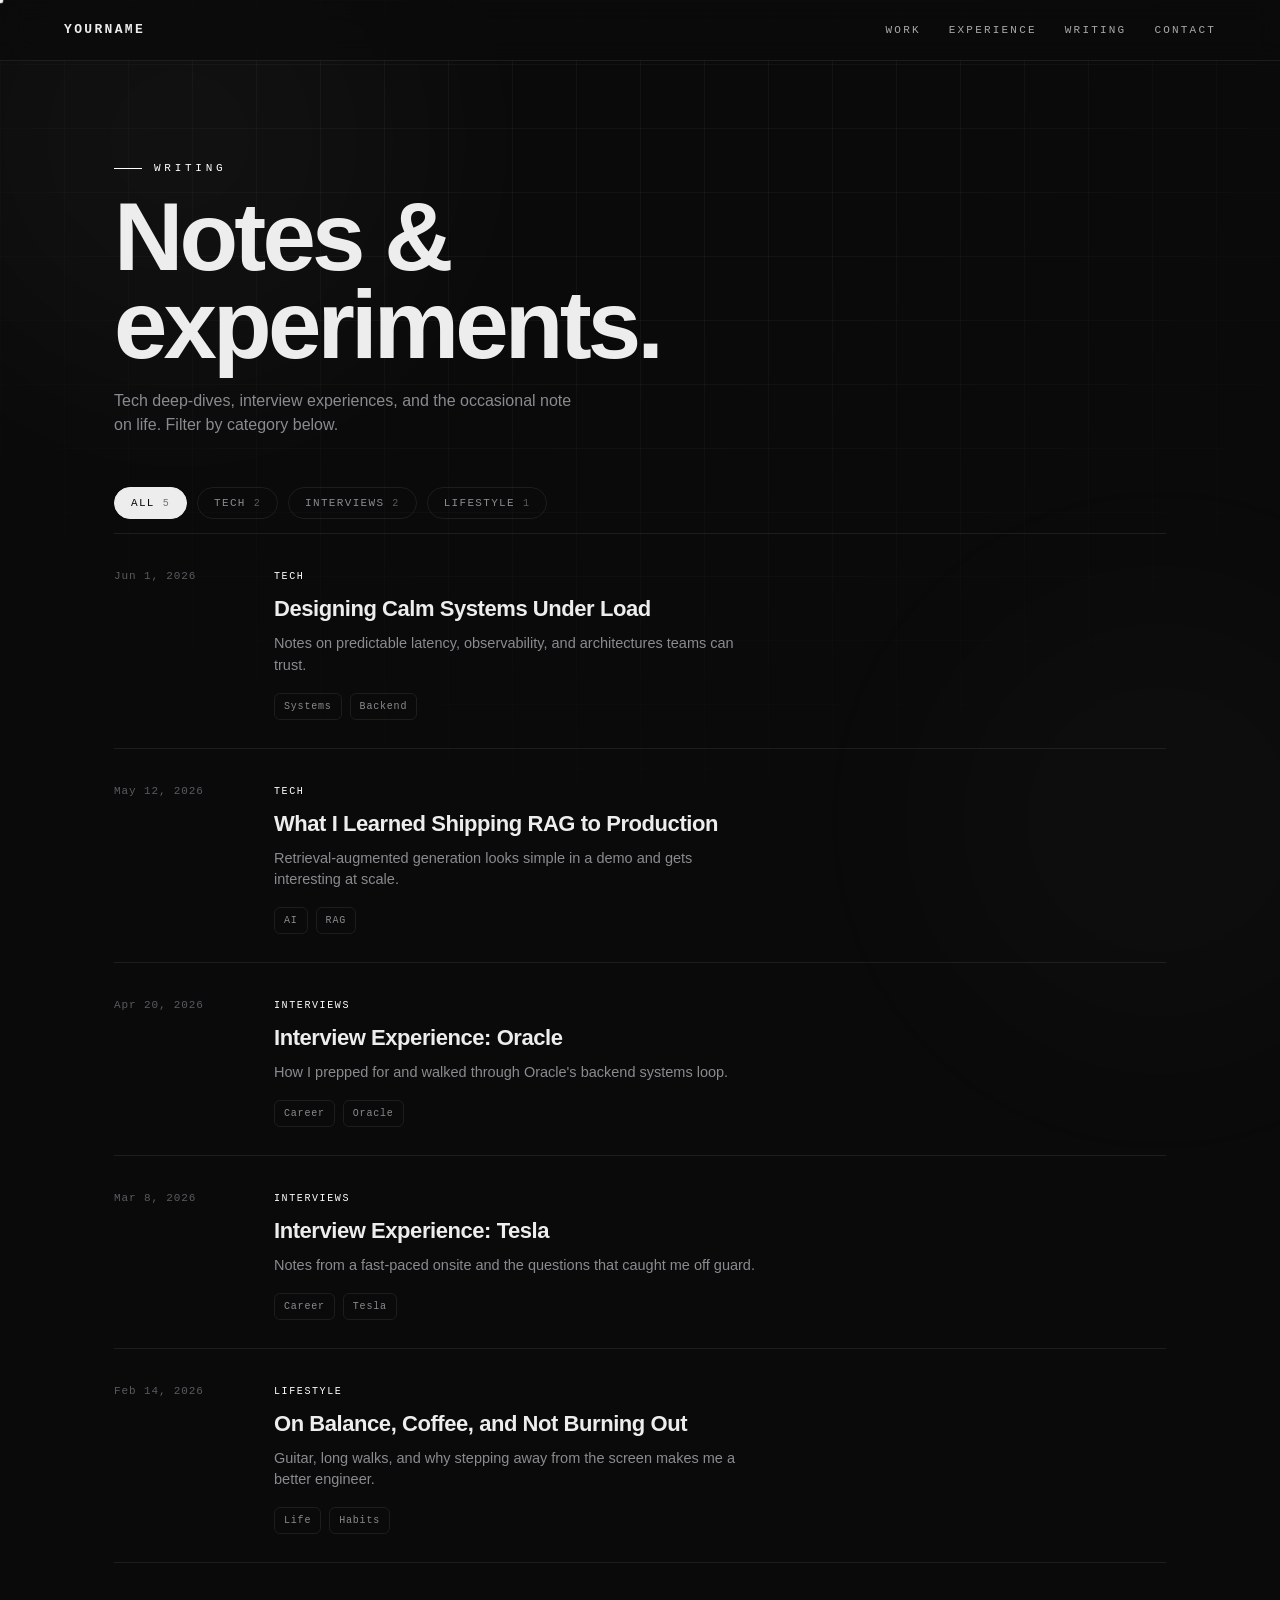
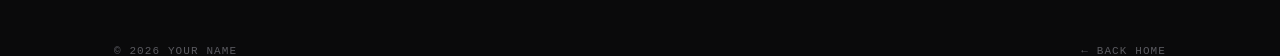
==== blog.html @ 1cc13599 "Adding files" ====
<!DOCTYPE html>
<html lang="en">
<head>
<meta charset="UTF-8" />
<meta name="viewport" content="width=device-width, initial-scale=1.0" />
<title>Writing — Your Name</title>
<meta name="description" content="Notes on backend systems, distributed architecture, AI, interviews, and life." />
<link rel="stylesheet" href="styles.css" />
</head>
<body>
<div class="bg-grid"></div>
<div class="glow a"></div>
<div class="glow b"></div>
<div id="cursor"></div>

<div class="subnav">
  <a class="brand" href="index.html">YOURNAME</a>
  <div class="nav-links">
    <a href="index.html#work">WORK</a>
    <a href="index.html#experience">EXPERIENCE</a>
    <a href="blog.html">WRITING</a>
    <a href="index.html#contact">CONTACT</a>
  </div>
</div>

<section class="page-head">
  <div class="wrap">
    <div class="eyebrow">Writing</div>
    <h1>Notes &amp;<br>experiments.</h1>
    <p>Tech deep-dives, interview experiences, and the occasional note on life. Filter by category below.</p>
  </div>
</section>

<section>
  <div class="wrap">
    <div class="tabs" id="tabs"></div>
    <div class="post-list" id="list"></div>
  </div>
</section>

<footer class="wrap" style="border:none;margin-top:80px">
  <span>© 2026 YOUR NAME</span>
  <span><a href="index.html">← BACK HOME</a></span>
</footer>

<script src="posts.js"></script>
<script>
  var cur=document.getElementById('cursor');
  window.addEventListener('mousemove',function(e){cur.style.left=e.clientX+'px';cur.style.top=e.clientY+'px';});
  function bindCursor(){
    document.querySelectorAll('a,.tab').forEach(function(el){
      if(el.__c)return;el.__c=1;
      el.addEventListener('mouseenter',function(){cur.style.transform='translate(-50%,-50%) scale(3.2)';cur.style.opacity='.5';});
      el.addEventListener('mouseleave',function(){cur.style.transform='translate(-50%,-50%) scale(1)';cur.style.opacity='1';});
    });
  }

  function fmt(d){
    var p=d.split('-');var m=["Jan","Feb","Mar","Apr","May","Jun","Jul","Aug","Sep","Oct","Nov","Dec"];
    return m[parseInt(p[1],10)-1]+" "+parseInt(p[2],10)+", "+p[0];
  }

  var posts=(window.POSTS||[]).slice().sort(function(a,b){return a.date<b.date?1:-1;});

  // Build category list (preserve first-seen order), with "All" first
  var cats=[];
  posts.forEach(function(p){var c=p.category||"Uncategorized";if(cats.indexOf(c)<0)cats.push(c);});
  var tabsEl=document.getElementById('tabs');
  var listEl=document.getElementById('list');
  var active="All";

  function readHash(){
    var h=decodeURIComponent((location.hash||"").replace('#',''));
    if(h && (h==="All"||cats.indexOf(h)>=0)) active=h;
  }

  function renderTabs(){
    tabsEl.innerHTML="";
    ["All"].concat(cats).forEach(function(c){
      var b=document.createElement('button');
      b.className='tab'+(c===active?' on':'');
      b.textContent=c==="All"?"All":c;
      var n=c==="All"?posts.length:posts.filter(function(p){return (p.category||"Uncategorized")===c;}).length;
      b.innerHTML=b.textContent+' <i>'+n+'</i>';
      b.onclick=function(){active=c;location.hash=encodeURIComponent(c);renderTabs();renderList();};
      tabsEl.appendChild(b);
    });
    bindCursor();
  }

  function renderList(){
    var shown=active==="All"?posts:posts.filter(function(p){return (p.category||"Uncategorized")===active;});
    if(!shown.length){listEl.innerHTML='<div class="empty">No posts here yet.</div>';return;}
    listEl.innerHTML="";
    shown.forEach(function(p){
      var a=document.createElement('a');
      a.className='post-item';
      a.href='post.html?id='+encodeURIComponent(p.slug);
      a.innerHTML=
        '<div class="post-date">'+fmt(p.date)+'</div>'+
        '<div class="post-info"><span class="post-cat">'+(p.category||"")+'</span>'+
          '<h3>'+p.title+'</h3><p>'+(p.summary||'')+'</p>'+
          '<div class="tags">'+(p.tags||[]).map(function(t){return '<span class="tag">'+t+'</span>';}).join('')+'</div></div>'+
        '<div class="post-arrow">READ →</div>';
      listEl.appendChild(a);
    });
    bindCursor();
  }

  if(!posts.length){
    tabsEl.style.display='none';
    listEl.innerHTML='<div class="empty">No posts yet. Add one in posts.js.</div>';
  } else {
    readHash();
    renderTabs();
    renderList();
  }
  window.addEventListener('hashchange',function(){readHash();renderTabs();renderList();});
</script>
</body>
</html>
---- styles.css ----
:root{
  --bg:#0a0a0b;
  --bg-soft:#0f0f11;
  --panel:#121214;
  --line:rgba(255,255,255,.08);
  --line-strong:rgba(255,255,255,.16);
  --text:#ededed;
  --muted:#8a8a8f;
  --faint:#5a5a60;
  --accent:#ffffff;
  --accent-2:#ededed;
  --mono:"SF Mono",ui-monospace,"JetBrains Mono",Menlo,monospace;
  --sans:-apple-system,BlinkMacSystemFont,"Segoe UI",Inter,Roboto,Helvetica,Arial,sans-serif;
}
*{margin:0;padding:0;box-sizing:border-box}
html{scroll-behavior:smooth}
body{
  background:var(--bg);color:var(--text);font-family:var(--sans);
  line-height:1.5;-webkit-font-smoothing:antialiased;overflow-x:hidden;
}
body.loading{overflow:hidden;height:100vh}
a{color:inherit;text-decoration:none}
::selection{background:var(--line-strong);color:#fff}

/* ---------- Loader ---------- */
#loader{
  position:fixed;inset:0;z-index:1000;background:var(--bg);
  display:flex;flex-direction:column;align-items:center;justify-content:center;
  transition:opacity .8s ease,visibility .8s ease;
}
#loader.done{opacity:0;visibility:hidden}
.loader-num{font-family:var(--mono);font-size:clamp(48px,12vw,140px);font-weight:600;letter-spacing:-.04em}
.loader-label{font-family:var(--mono);font-size:11px;letter-spacing:.4em;color:var(--muted);margin-top:14px}
.loader-bar{width:min(280px,60vw);height:1px;background:var(--line-strong);margin-top:26px;overflow:hidden}
.loader-bar span{display:block;height:100%;width:0;background:var(--text);transition:width .2s linear}

/* ---------- Background ---------- */
.bg-grid{position:fixed;inset:0;z-index:0;pointer-events:none;
  background-image:linear-gradient(var(--line) 1px,transparent 1px),linear-gradient(90deg,var(--line) 1px,transparent 1px);
  background-size:64px 64px;mask-image:radial-gradient(circle at 50% 0%,#000 30%,transparent 80%);opacity:.5}
.glow{position:fixed;z-index:0;pointer-events:none;filter:blur(120px);opacity:.03;border-radius:50%}
.glow.a{width:520px;height:520px;background:var(--accent);top:-120px;left:-80px}
.glow.b{width:480px;height:480px;background:var(--accent-2);bottom:-160px;right:-120px;opacity:.02}

/* ---------- Nav ---------- */
nav{position:fixed;top:0;left:0;right:0;z-index:100;
  display:flex;align-items:center;justify-content:space-between;
  padding:20px clamp(20px,5vw,64px);mix-blend-mode:difference}
.brand{font-family:var(--mono);font-size:13px;letter-spacing:.18em;font-weight:600;color:inherit;text-decoration:none}
.nav-links{display:flex;gap:28px;font-family:var(--mono);font-size:11px;letter-spacing:.2em;color:#fff}
.nav-links a{position:relative;opacity:.7;transition:opacity .3s}
.nav-links a:hover{opacity:1}

/* Hamburger */
.hamburger{display:none;flex-direction:column;gap:5px;cursor:pointer;z-index:201;padding:6px;background:none;border:none}
.hamburger span{display:block;width:22px;height:2px;background:#fff;border-radius:2px;transition:.3s}
.hamburger.open span:nth-child(1){transform:rotate(45deg) translate(5px,5px)}
.hamburger.open span:nth-child(2){opacity:0}
.hamburger.open span:nth-child(3){transform:rotate(-45deg) translate(5px,-5px)}

/* Mobile nav overlay */
.mobile-nav{position:fixed;inset:0;z-index:200;background:rgba(10,10,11,.96);backdrop-filter:blur(20px);display:flex;flex-direction:column;align-items:center;justify-content:center;gap:32px;opacity:0;visibility:hidden;transition:.4s}
.mobile-nav.open{opacity:1;visibility:visible}
.mobile-nav a{font-family:var(--mono);font-size:14px;letter-spacing:.3em;color:#fff;opacity:.8;transition:.3s}
.mobile-nav a:hover{opacity:1;color:var(--accent)}

@media(max-width:680px){
  .nav-links{display:none}
  .hamburger{display:flex}
}

/* ---------- Layout ---------- */
.wrap{position:relative;z-index:2;max-width:1180px;margin:0 auto;padding:0 clamp(20px,5vw,64px)}
.wrap.narrow{max-width:760px}
section{position:relative;z-index:2}
.eyebrow{font-family:var(--mono);font-size:11px;letter-spacing:.34em;color:var(--accent);text-transform:uppercase;margin-bottom:22px;display:flex;align-items:center;gap:12px}
.eyebrow::before{content:"";width:28px;height:1px;background:var(--accent)}

.reveal{opacity:0;transform:translateY(28px);transition:opacity .9s cubic-bezier(.2,.8,.2,1),transform .9s cubic-bezier(.2,.8,.2,1)}
.reveal.in{opacity:1;transform:none}

/* ---------- Hero ---------- */
#hero{min-height:100vh;display:flex;flex-direction:column;justify-content:center;padding-top:120px;padding-bottom:80px}
@media(max-width:680px){#hero{padding-top:90px;padding-bottom:50px}}
.hero-meta{display:flex;gap:28px;flex-wrap:wrap;font-family:var(--mono);font-size:10px;letter-spacing:.18em;color:var(--faint);margin-bottom:40px}
.hero-meta b{color:var(--muted);font-weight:500}
.hero-title{font-size:clamp(48px,11vw,160px);font-weight:700;line-height:.86;letter-spacing:-.05em}
.hero-title .ln{display:block;overflow:hidden}
.hero-title .ln span{display:block;transform:translateY(110%);transition:transform 1s cubic-bezier(.16,1,.3,1)}
body.ready .hero-title .ln span{transform:none}
.hero-title .dim{color:var(--faint)}
.hero-sub{margin-top:40px;display:flex;justify-content:space-between;align-items:flex-end;flex-wrap:wrap;gap:24px}
.hero-role{font-family:var(--mono);font-size:13px;letter-spacing:.24em;color:var(--muted);text-transform:uppercase}
.hero-blurb{max-width:420px;color:var(--muted);font-size:15px}
.status-pill{display:inline-flex;align-items:center;gap:8px;font-family:var(--mono);font-size:10px;letter-spacing:.2em;color:var(--muted);border:1px solid var(--line);border-radius:40px;padding:7px 14px}
.dot{width:7px;height:7px;border-radius:50%;background:#37d67a;box-shadow:0 0 10px #37d67a}

/* ---------- Statements ---------- */
.statement{padding:120px 0;border-top:1px solid var(--line)}
@media(max-width:680px){.statement{padding:70px 0}}
.statement h2{font-size:clamp(30px,5vw,68px);font-weight:600;line-height:1.04;letter-spacing:-.03em;max-width:18ch}
.statement h2 .mut{color:var(--faint)}
.statement p{margin-top:30px;color:var(--muted);max-width:54ch;font-size:16px}

/* ---------- Grid / stats ---------- */
.grid-2{display:grid;grid-template-columns:1.4fr 1fr;gap:60px;align-items:start}
@media(max-width:820px){.grid-2{grid-template-columns:1fr}}
.stat-card{border:1px solid var(--line);border-radius:14px;padding:28px;background:var(--panel)}
.stat-num{font-size:54px;font-weight:700;letter-spacing:-.03em}
.stat-num small{font-size:24px;color:var(--accent)}
.stat-label{font-family:var(--mono);font-size:11px;letter-spacing:.2em;color:var(--muted);margin-top:6px;text-transform:uppercase}
.btn{display:inline-flex;align-items:center;gap:10px;margin-top:26px;border:1px solid var(--line-strong);border-radius:40px;padding:12px 22px;font-family:var(--mono);font-size:12px;letter-spacing:.14em;transition:.3s;background:transparent;cursor:pointer}
.btn:hover{background:var(--text);color:var(--bg);border-color:var(--text)}

/* ---------- Experience ---------- */
.exp-row{display:grid;grid-template-columns:200px 1fr;gap:40px;padding:40px 0;border-top:1px solid var(--line);transition:.4s}
.exp-row:hover{padding-left:14px}
@media(max-width:760px){.exp-row{grid-template-columns:1fr;gap:14px}}
.exp-co{font-size:24px;font-weight:600;letter-spacing:-.02em}
.exp-when{font-family:var(--mono);font-size:11px;color:var(--faint);margin-top:8px;letter-spacing:.08em}
.exp-role{font-size:15px;color:var(--text);font-weight:500;margin-bottom:10px}
.exp-desc{color:var(--muted);font-size:15px;max-width:60ch}
.tags{display:flex;flex-wrap:wrap;gap:8px;margin-top:16px}
.tag{font-family:var(--mono);font-size:10px;letter-spacing:.08em;color:var(--muted);border:1px solid var(--line);border-radius:6px;padding:5px 9px}

/* ---------- Projects ---------- */
.proj-grid{display:grid;grid-template-columns:1fr 1fr;gap:22px}
@media(max-width:760px){.proj-grid{grid-template-columns:1fr}}
.proj{border:1px solid var(--line);border-radius:16px;padding:30px;background:var(--panel);position:relative;overflow:hidden;transition:.4s;min-height:230px;display:flex;flex-direction:column}
.proj::after{content:"";position:absolute;inset:0;background:radial-gradient(400px circle at var(--mx,50%) var(--my,0%),rgba(255,255,255,.08),transparent 60%);opacity:0;transition:opacity .4s}
.proj:hover{border-color:var(--line-strong);transform:translateY(-4px)}
.proj:hover::after{opacity:1}
.proj-no{font-family:var(--mono);font-size:11px;color:var(--faint);letter-spacing:.2em}
.proj h3{font-size:23px;font-weight:600;margin-top:14px;letter-spacing:-.02em}
.proj p{color:var(--muted);font-size:14.5px;margin-top:12px;flex:1}
.proj .tags{margin-top:18px}
.proj-links{display:flex;gap:20px;margin-top:auto;padding-top:20px}
.proj-link{font-family:var(--mono);font-size:11px;letter-spacing:.14em;color:var(--accent-2);display:inline-flex;align-items:center;gap:8px;transition:color .3s}
.proj-link:hover{color:#fff}

/* ---------- Marquee ---------- */
.marquee{border-top:1px solid var(--line);border-bottom:1px solid var(--line);padding:26px 0;overflow:hidden;white-space:nowrap;margin-top:90px}
.marquee-track{display:inline-block;animation:scroll 32s linear infinite;font-size:22px;font-weight:600;color:var(--faint);letter-spacing:-.01em}
.marquee-track span{margin:0 22px;color:var(--muted)}
.marquee-track i{color:var(--accent);font-style:normal}
@keyframes scroll{to{transform:translateX(-50%)}}

/* ---------- Skills ---------- */
.skill-grid{display:grid;grid-template-columns:repeat(3,1fr);gap:18px;margin-top:10px}
@media(max-width:760px){.skill-grid{grid-template-columns:1fr}}
.skill-card{border:1px solid var(--line);border-radius:14px;padding:24px;background:var(--panel)}
.skill-card h4{font-family:var(--mono);font-size:11px;letter-spacing:.2em;color:var(--accent);text-transform:uppercase;margin-bottom:16px}
.skill-card .tag{display:inline-block;margin:0 6px 8px 0}

/* ---------- Writing / blog teaser ---------- */
.post-list{margin-top:10px;border-top:1px solid var(--line)}
.post-item{display:grid;grid-template-columns:130px 1fr auto;gap:30px;align-items:baseline;padding:28px 0;border-bottom:1px solid var(--line);transition:.35s}
.post-item:hover{padding-left:14px}
@media(max-width:680px){.post-item{grid-template-columns:1fr;gap:6px}}
.post-date{font-family:var(--mono);font-size:11px;color:var(--faint);letter-spacing:.08em}
.post-info h3{font-size:22px;font-weight:600;letter-spacing:-.02em}
.post-info p{color:var(--muted);font-size:14.5px;margin-top:8px;max-width:60ch}
.post-arrow{font-family:var(--mono);font-size:13px;color:var(--accent-2);opacity:0;transition:.35s}
.post-item:hover .post-arrow{opacity:1}
@media(max-width:680px){.post-arrow{display:none}}
.see-all{font-family:var(--mono);font-size:11px;letter-spacing:.18em;color:var(--accent-2);display:inline-flex;gap:8px;margin-top:26px}

/* ---------- Category filter tabs ---------- */
.tabs{display:flex;flex-wrap:wrap;gap:10px;margin:0 0 14px}
.tab{font-family:var(--mono);font-size:11px;letter-spacing:.12em;text-transform:uppercase;color:var(--muted);background:transparent;border:1px solid var(--line);border-radius:40px;padding:9px 16px;cursor:pointer;transition:.25s;display:inline-flex;align-items:center;gap:8px}
.tab i{font-style:normal;color:var(--faint);font-size:10px}
.tab:hover{color:var(--text);border-color:var(--line-strong)}
.tab.on{color:var(--bg);background:var(--text);border-color:var(--text)}
.tab.on i{color:var(--bg);opacity:.55}
.post-cat{display:inline-block;font-family:var(--mono);font-size:10px;letter-spacing:.16em;text-transform:uppercase;color:var(--accent);margin-bottom:8px}

/* ---------- Contact ---------- */
#contact{padding:130px 0 60px;border-top:1px solid var(--line)}
@media(max-width:680px){#contact{padding:80px 0 40px}}
.contact-h{font-size:clamp(36px,8vw,128px);font-weight:700;letter-spacing:-.05em;line-height:.9}
.contact-h a{color:var(--faint);transition:.3s}
.contact-h a:hover{color:var(--text)}
.contact-row{margin-top:50px;display:flex;justify-content:space-between;flex-wrap:wrap;gap:24px;border-top:1px solid var(--line);padding-top:30px}
.contact-links{display:flex;gap:24px;flex-wrap:wrap;font-family:var(--mono);font-size:12px;letter-spacing:.1em}
.contact-links a{color:var(--muted);transition:.3s}
.contact-links a:hover{color:var(--text)}
footer{font-family:var(--mono);font-size:11px;color:var(--faint);letter-spacing:.1em;padding:30px 0;border-top:1px solid var(--line);display:flex;justify-content:space-between;flex-wrap:wrap;gap:12px;margin-top:40px}
@media(max-width:480px){footer{flex-direction:column;align-items:center;text-align:center}}

/* ---------- Sub-page header (blog/post) ---------- */
.subnav{position:fixed;top:0;left:0;right:0;z-index:100;display:flex;align-items:center;justify-content:space-between;padding:20px clamp(20px,5vw,64px);background:rgba(10,10,11,.7);backdrop-filter:blur(12px);border-bottom:1px solid var(--line)}
.subnav .nav-links{color:var(--text)}
.page-head{padding:160px 0 50px}
.page-head .eyebrow{margin-bottom:16px}
.page-head h1{font-size:clamp(40px,8vw,96px);font-weight:700;letter-spacing:-.04em;line-height:.92}
.page-head p{color:var(--muted);margin-top:20px;max-width:52ch;font-size:16px}

/* ---------- Single post ---------- */
.article{padding:30px 0 90px}
.article-meta{font-family:var(--mono);font-size:11px;color:var(--faint);letter-spacing:.1em;display:flex;gap:18px;flex-wrap:wrap;margin-bottom:18px}
.article h1{font-size:clamp(32px,5.5vw,60px);font-weight:700;letter-spacing:-.03em;line-height:1.02}
.article .lede{color:var(--muted);font-size:18px;margin-top:22px;border-left:2px solid var(--accent);padding-left:18px}
.prose{margin-top:46px;color:#cfcfd2;font-size:17px;line-height:1.75;max-width:68ch}
.prose h2{color:var(--text);font-size:26px;margin:42px 0 14px;letter-spacing:-.02em}
.prose h3{color:var(--text);font-size:20px;margin:32px 0 10px}
.prose p{margin:16px 0}
.prose a{color:var(--accent-2);border-bottom:1px solid rgba(255,255,255,.3)}
.prose ul,.prose ol{margin:16px 0 16px 24px}
.prose li{margin:8px 0}
.prose code{font-family:var(--mono);font-size:.86em;background:var(--panel);border:1px solid var(--line);border-radius:6px;padding:2px 6px;color:#e6e6e6}
.prose pre{background:#0d0d0f;border:1px solid var(--line);border-radius:12px;padding:20px;overflow:auto;margin:22px 0}
.prose pre code{background:none;border:none;padding:0;font-size:13.5px;line-height:1.6}
.prose blockquote{border-left:2px solid var(--line-strong);padding-left:18px;color:var(--muted);font-style:italic;margin:22px 0}
.prose img{max-width:100%;border-radius:12px;margin:22px 0;border:1px solid var(--line)}
.back-link{font-family:var(--mono);font-size:11px;letter-spacing:.16em;color:var(--muted);display:inline-flex;gap:8px;margin-bottom:30px;transition:.3s}
.back-link:hover{color:var(--text)}
.empty{color:var(--muted);font-family:var(--mono);font-size:13px;padding:40px 0}

/* cursor */
#cursor{position:fixed;width:7px;height:7px;border-radius:50%;background:var(--accent);z-index:999;pointer-events:none;mix-blend-mode:difference;transition:transform .15s ease;transform:translate(-50%,-50%)}
@media(max-width:760px){#cursor{display:none}}
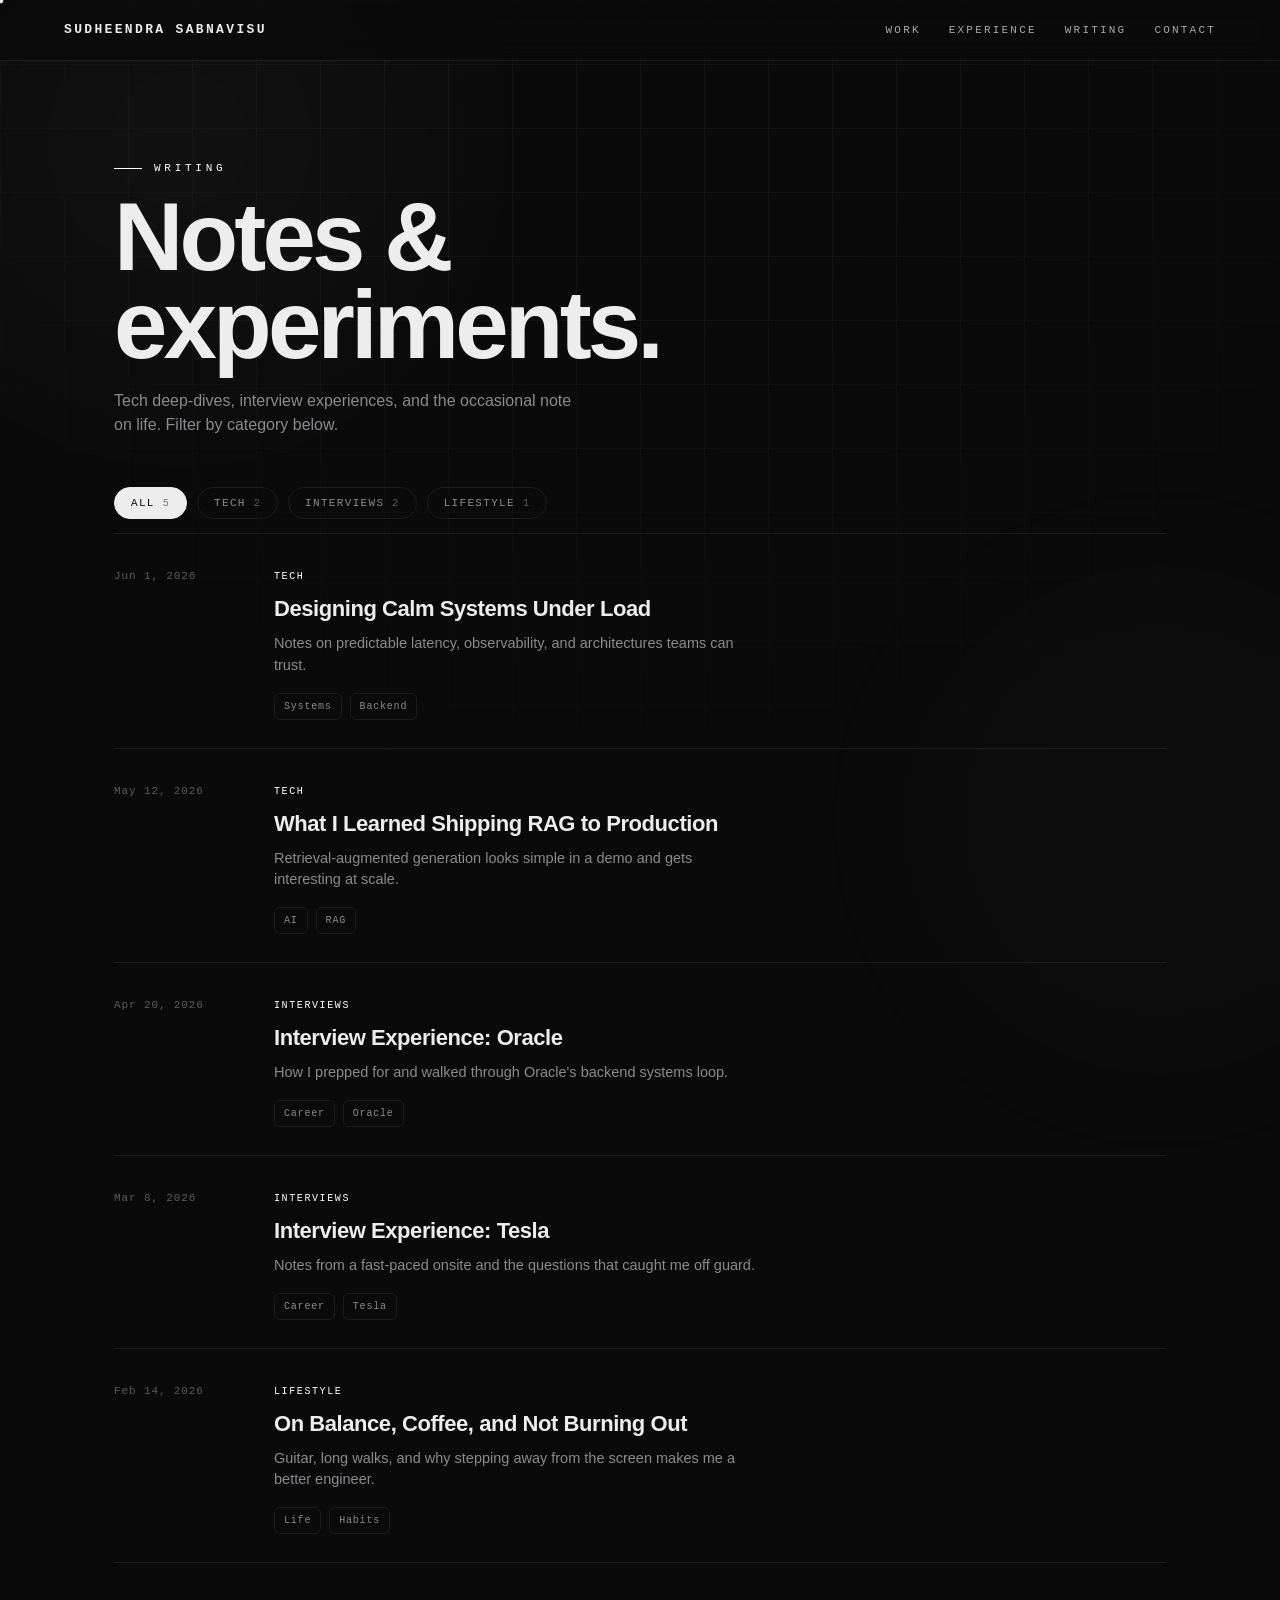
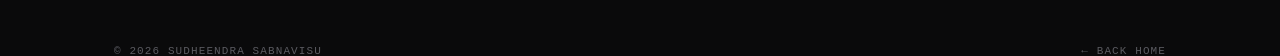
==== commit bc078e8b: "Adding Changes" ====
--- a/blog.html
+++ b/blog.html
@@ -3,7 +3,7 @@
 <head>
 <meta charset="UTF-8" />
 <meta name="viewport" content="width=device-width, initial-scale=1.0" />
-<title>Writing — Your Name</title>
+<title>Writing — Sudheendra Sabnavisu</title>
 <meta name="description" content="Notes on backend systems, distributed architecture, AI, interviews, and life." />
 <link rel="stylesheet" href="styles.css" />
 </head>
@@ -14,7 +14,7 @@
 <div id="cursor"></div>
 
 <div class="subnav">
-  <a class="brand" href="index.html">YOURNAME</a>
+  <a class="brand" href="index.html">SUDHEENDRA SABNAVISU</a>
   <div class="nav-links">
     <a href="index.html#work">WORK</a>
     <a href="index.html#experience">EXPERIENCE</a>
@@ -39,7 +39,7 @@
 </section>
 
 <footer class="wrap" style="border:none;margin-top:80px">
-  <span>© 2026 YOUR NAME</span>
+  <span>© 2026 SUDHEENDRA SABNAVISU</span>
   <span><a href="index.html">← BACK HOME</a></span>
 </footer>
 
--- a/styles.css
+++ b/styles.css
@@ -84,10 +84,23 @@
 @media(max-width:680px){#hero{padding-top:90px;padding-bottom:50px}}
 .hero-meta{display:flex;gap:28px;flex-wrap:wrap;font-family:var(--mono);font-size:10px;letter-spacing:.18em;color:var(--faint);margin-bottom:40px}
 .hero-meta b{color:var(--muted);font-weight:500}
-.hero-title{font-size:clamp(48px,11vw,160px);font-weight:700;line-height:.86;letter-spacing:-.05em}
+/* Photo sits beside the name and stretches to its full height */
+/* --hero-fs is the single source of truth: the headline uses it, and the circle's diameter is
+   derived from it (2 lines x .86 line-height = 1.72em), so they track each other exactly. */
+.hero-id{--hero-fs:clamp(28px,8.4vw,128px);display:flex;align-items:flex-start;gap:clamp(12px,2.4vw,30px)}
+.hero-photo{flex:none;width:calc(var(--hero-fs) * 1.72);height:calc(var(--hero-fs) * 1.72);
+  border-radius:50%;overflow:hidden;
+  background:var(--panel);border:1px solid var(--line-strong);
+  opacity:0;transform:translateY(16px);
+  transition:opacity 1s ease .12s,transform 1s cubic-bezier(.16,1,.3,1) .12s}
+body.ready .hero-photo{opacity:1;transform:none}
+.hero-photo img{width:100%;height:100%;object-fit:cover;object-position:50% 30%;display:block}
+@media(prefers-reduced-motion:reduce){.hero-photo{transition:none}}
+.hero-title{font-size:var(--hero-fs,clamp(28px,8.4vw,128px));font-weight:700;line-height:.86;letter-spacing:-.05em}
 .hero-title .ln{display:block;overflow:hidden}
-.hero-title .ln span{display:block;transform:translateY(110%);transition:transform 1s cubic-bezier(.16,1,.3,1)}
-body.ready .hero-title .ln span{transform:none}
+/* `> span` only — a bare descendant selector also hits .dim and drops it to its own line */
+.hero-title .ln > span{display:block;transform:translateY(110%);transition:transform 1s cubic-bezier(.16,1,.3,1)}
+body.ready .hero-title .ln > span{transform:none}
 .hero-title .dim{color:var(--faint)}
 .hero-sub{margin-top:40px;display:flex;justify-content:space-between;align-items:flex-end;flex-wrap:wrap;gap:24px}
 .hero-role{font-family:var(--mono);font-size:13px;letter-spacing:.24em;color:var(--muted);text-transform:uppercase}
@@ -116,10 +129,33 @@
 .exp-row{display:grid;grid-template-columns:200px 1fr;gap:40px;padding:40px 0;border-top:1px solid var(--line);transition:.4s}
 .exp-row:hover{padding-left:14px}
 @media(max-width:760px){.exp-row{grid-template-columns:1fr;gap:14px}}
-.exp-co{font-size:24px;font-weight:600;letter-spacing:-.02em}
+.exp-logo{width:54px;height:54px;flex:none;border:1px solid var(--line);border-radius:12px;background:var(--panel);
+  display:flex;align-items:center;justify-content:center;overflow:hidden;transition:.4s}
+.exp-logo-row{display:flex;align-items:center;gap:11px;margin-bottom:16px}
+.exp-logo img{max-width:62%;max-height:62%;object-fit:contain}
+.exp-logo.wide img{max-width:78%}
+/* For square marks that already carry their own background — fill the tile edge to edge */
+.exp-logo.fill img{width:100%;height:100%;max-width:100%;max-height:100%;object-fit:cover}
+/* Monogram fallback — shown only if the logo file is missing (see index.html) */
+.exp-logo.no-logo::before{content:attr(data-mark);font-family:var(--mono);font-size:15px;letter-spacing:.06em;color:var(--muted)}
+
+/* Company link: logo + name together */
+.exp-id{display:block;color:inherit;width:fit-content}
+.exp-id:hover .exp-logo{border-color:var(--line-strong);transform:translateY(-2px)}
+.exp-id:hover .exp-co{color:#fff}
+.exp-id:focus-visible{outline:1px solid var(--line-strong);outline-offset:6px;border-radius:6px}
+.exp-ext{display:inline-block;font-family:var(--mono);font-size:14px;line-height:1;color:var(--faint);transition:.3s}
+.exp-id:hover .exp-ext{color:var(--text);transform:translate(1px,-1px)}
+@media(max-width:760px){.exp-logo{width:46px;height:46px}.exp-logo-row{margin-bottom:12px}}
+@media(prefers-reduced-motion:reduce){.exp-logo,.exp-ext{transition:none}
+  .exp-id:hover .exp-logo{transform:none}}
+.exp-co{font-size:24px;font-weight:600;letter-spacing:-.02em;transition:color .3s}
 .exp-when{font-family:var(--mono);font-size:11px;color:var(--faint);margin-top:8px;letter-spacing:.08em}
 .exp-role{font-size:15px;color:var(--text);font-weight:500;margin-bottom:10px}
 .exp-desc{color:var(--muted);font-size:15px;max-width:60ch}
+.exp-list{list-style:none;margin:0;padding:0;max-width:64ch;display:flex;flex-direction:column;gap:10px}
+.exp-list li{color:var(--muted);font-size:15px;line-height:1.6;padding-left:18px;position:relative}
+.exp-list li::before{content:"";position:absolute;left:0;top:.62em;width:7px;height:1px;background:var(--line-strong)}
 .tags{display:flex;flex-wrap:wrap;gap:8px;margin-top:16px}
 .tag{font-family:var(--mono);font-size:10px;letter-spacing:.08em;color:var(--muted);border:1px solid var(--line);border-radius:6px;padding:5px 9px}
 
